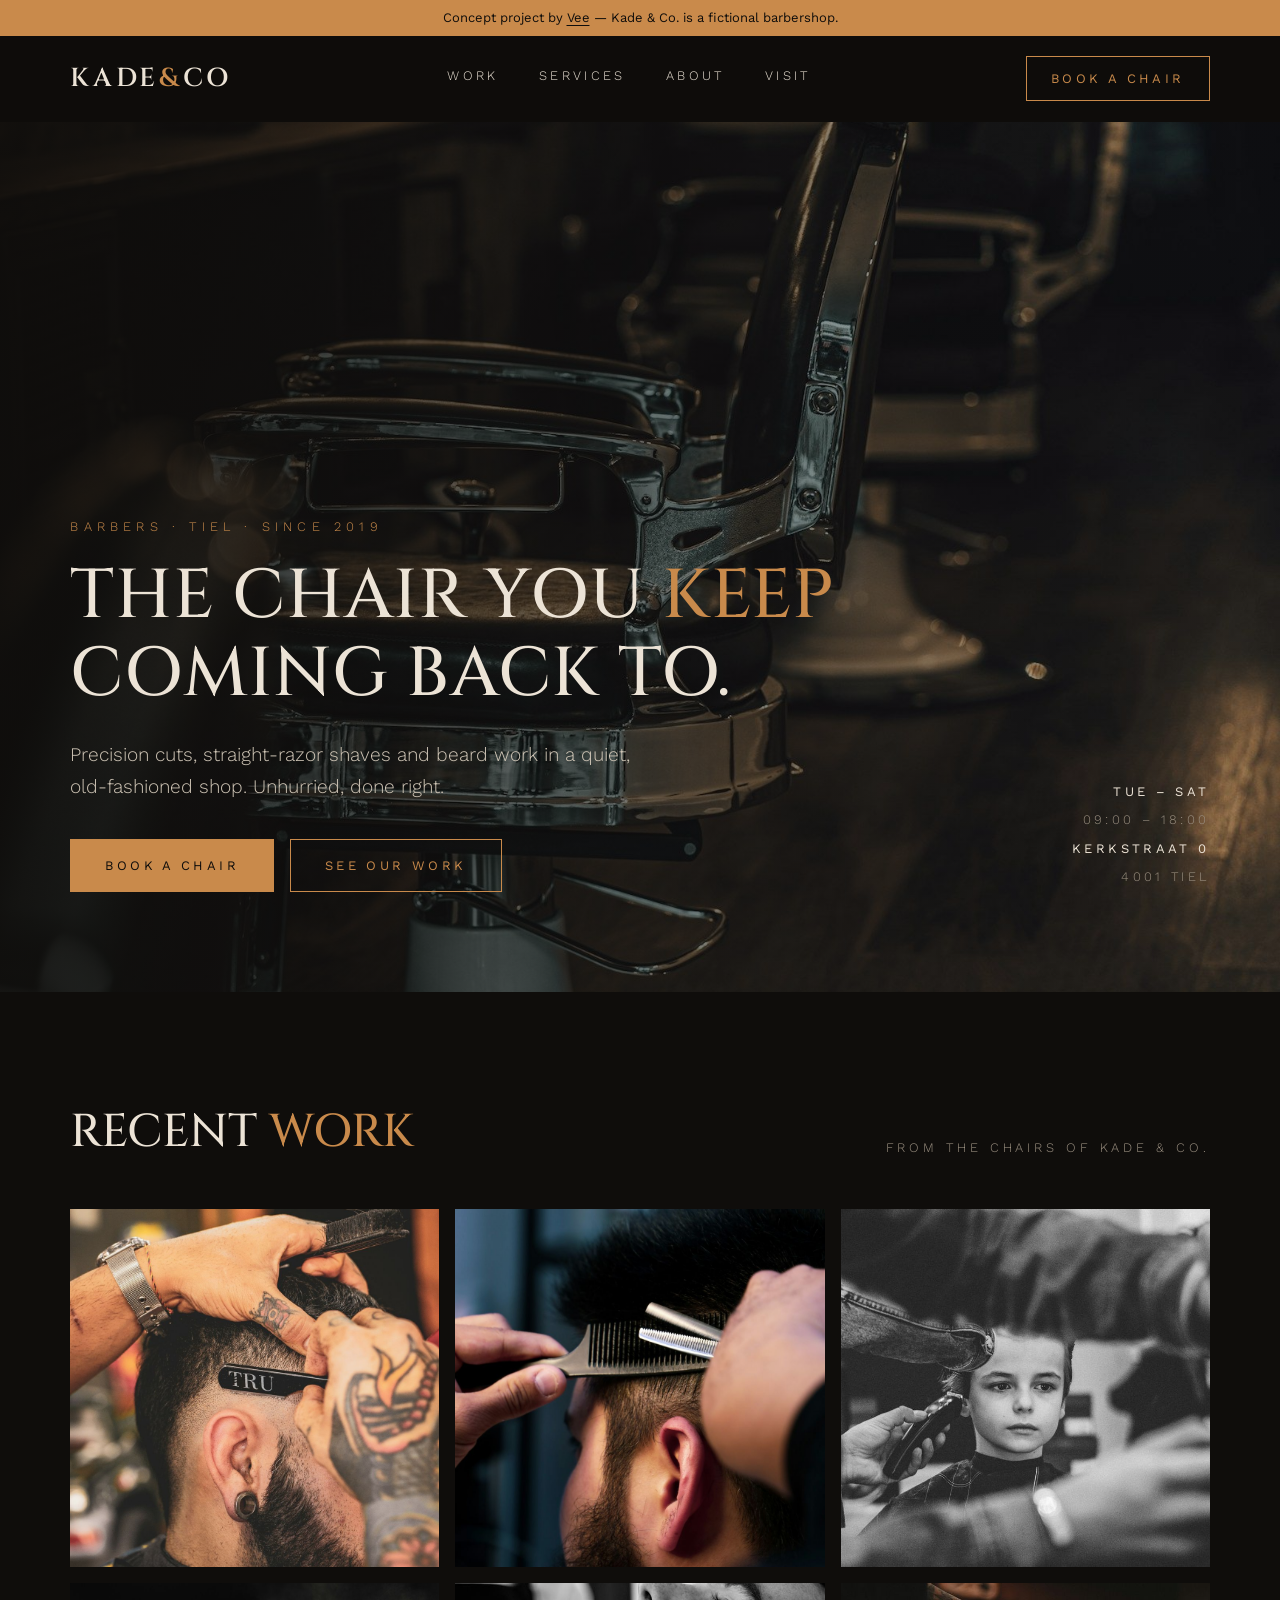
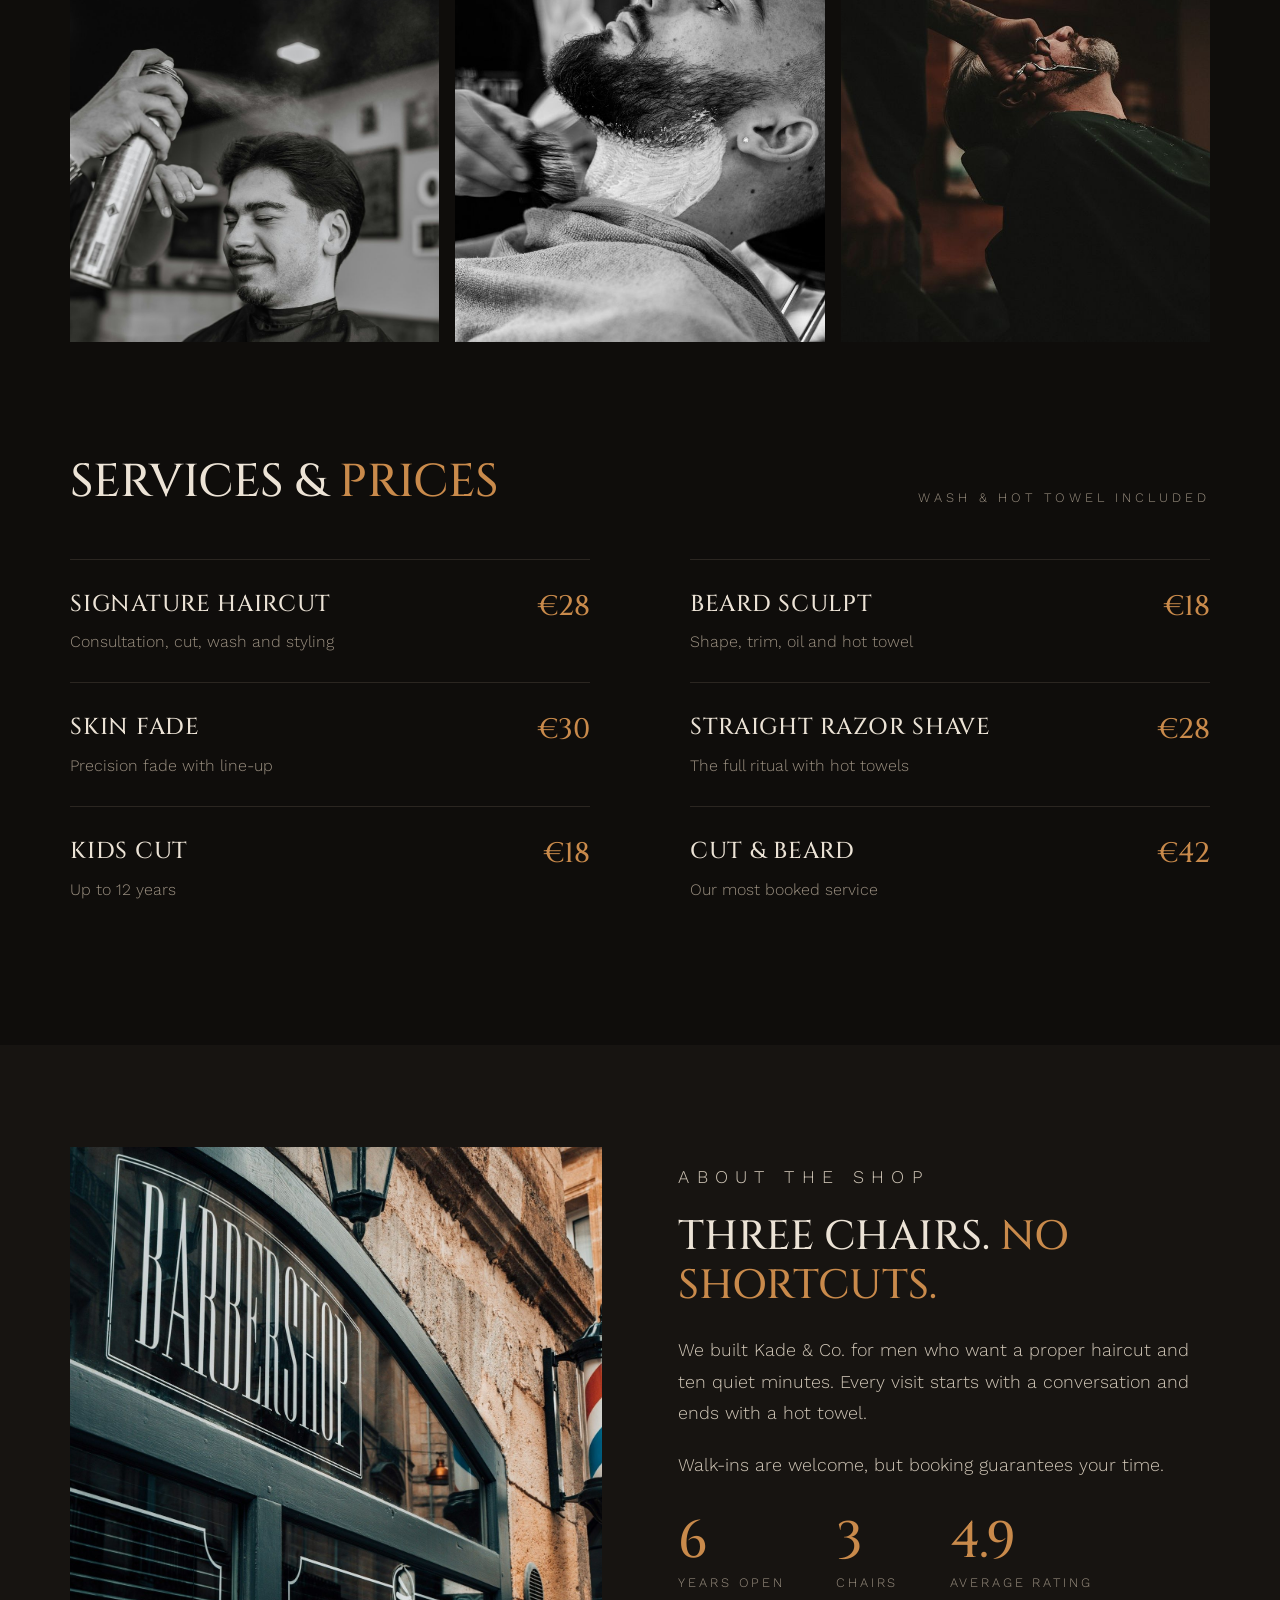
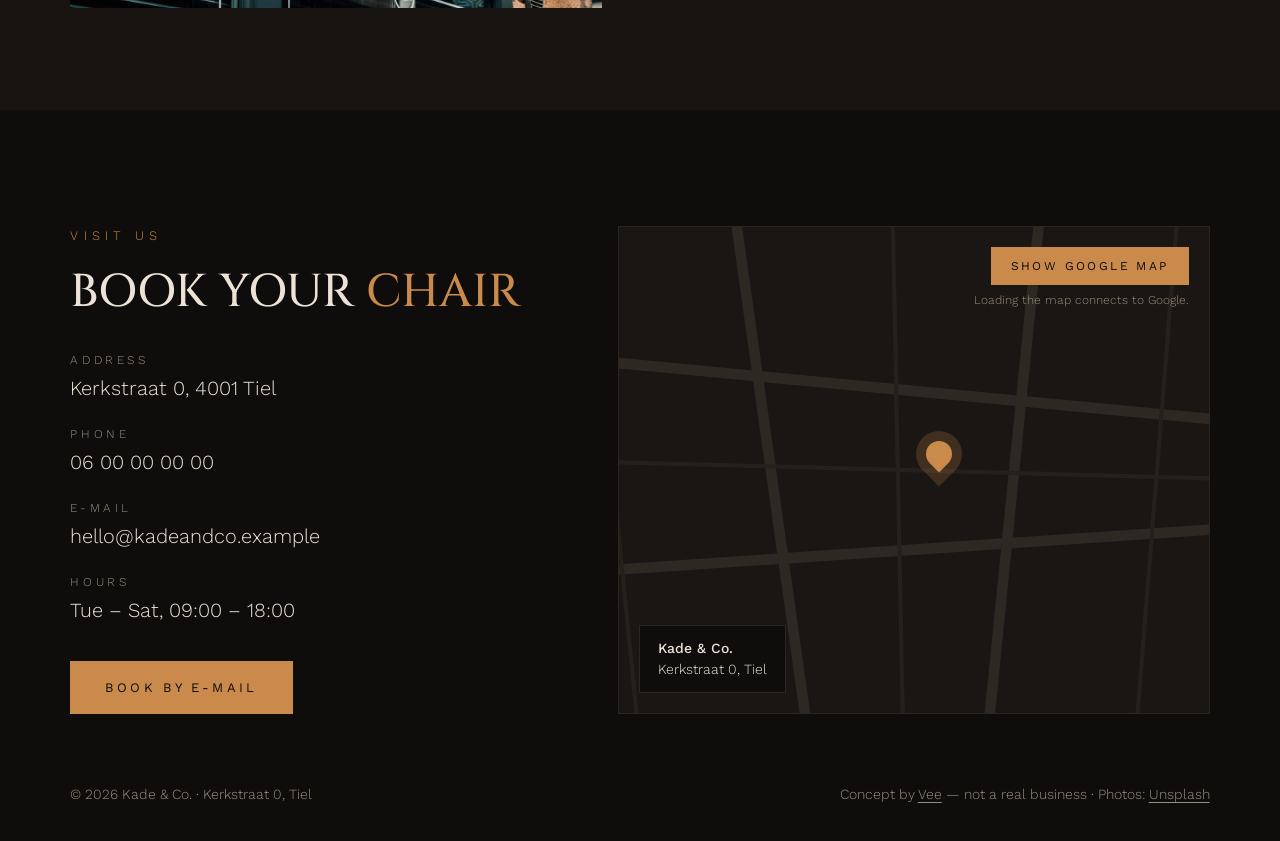
==== demo/kade-and-co/index.html @ d3797915 "Kade & Co. barbershop concept landing page and portfolio entry" ====
<!DOCTYPE html>
<html lang="en">
<head>
<meta charset="UTF-8">
<meta name="viewport" content="width=device-width, initial-scale=1">
<title>Kade &amp; Co. — Barbers in Tiel (concept)</title>
<meta name="description" content="Concept landing page for a fictional barbershop, designed and built by Vee.">
<meta name="robots" content="noindex, nofollow">
<meta name="theme-color" content="#0f0d0b">
<link rel="icon" href="data:image/svg+xml,%3Csvg xmlns='http://www.w3.org/2000/svg' viewBox='0 0 32 32'%3E%3Crect width='32' height='32' fill='%230f0d0b'/%3E%3Ctext x='16' y='23' font-size='20' text-anchor='middle' fill='%23c98a4b' font-family='serif'%3EK%3C/text%3E%3C/svg%3E">
<link rel="preload" href="img/chair.jpg" as="image">
<link rel="stylesheet" href="fonts/fonts.css">
<link rel="stylesheet" href="style.css?v=1">
</head>
<body>

<div class="notice">Concept project by <a href="https://veecodes.com">Vee</a> — Kade &amp; Co. is a fictional barbershop.</div>

<header class="top">
  <a class="logo" href="#top" aria-label="Kade &amp; Co., home">KADE<i>&amp;</i>CO</a>
  <nav class="nav" aria-label="Main">
    <a href="#work">Work</a><a href="#services">Services</a><a href="#about">About</a><a href="#visit">Visit</a>
  </nav>
  <a class="btn btn-sm book" href="mailto:hello@kadeandco.example?subject=Booking%20request&amp;body=Hi%20Kade%20%26%20Co.%2C%0A%0AI%27d%20like%20to%20book%3A%0AService%3A%20%0APreferred%20day%20and%20time%3A%20%0AName%3A%20%0APhone%3A%20">Book a chair</a>
  <button class="burger" aria-label="Open menu" aria-expanded="false"><span></span><span></span></button>
</header>

<main id="top">
<section class="hero">
  <div class="hero-in">
    <p class="eb">Barbers · Tiel · Since 2019</p>
    <h1>The chair you <em>keep</em> coming back to.</h1>
    <p class="lead">Precision cuts, straight-razor shaves and beard work in a quiet, old-fashioned shop. Unhurried, done right.</p>
    <div class="btns">
      <a class="btn f" href="mailto:hello@kadeandco.example?subject=Booking%20request&amp;body=Hi%20Kade%20%26%20Co.%2C%0A%0AI%27d%20like%20to%20book%3A%0AService%3A%20%0APreferred%20day%20and%20time%3A%20%0AName%3A%20%0APhone%3A%20">Book a chair</a>
      <a class="btn" href="#work">See our work</a>
    </div>
  </div>
  <div class="meta"><b>Tue – Sat</b><br>09:00 – 18:00<br><b>Kerkstraat 0</b><br>4001 Tiel</div>
</section>

<section class="sec" id="work">
  <div class="sh"><h2>Recent <em>work</em></h2><span>From the chairs of Kade &amp; Co.</span></div>
  <div class="gal">
    <img src="img/work-razor.jpg" alt="Barber shaping a fade with a straight razor" style="object-position:50% 35%" width="1000" height="1498" loading="lazy">
    <img src="img/work-comb.jpg" alt="Barber cutting hair with comb and thinning shears" style="object-position:55% 40%" width="1000" height="1500" loading="lazy">
    <img src="img/work-kid.jpg" alt="Boy getting a haircut, black and white" style="object-position:50% 40%" width="1000" height="667" loading="lazy">
    <img src="img/work-style.jpg" alt="Client smiling while the barber sprays his hair" style="object-position:60% 40%" width="1000" height="1250" loading="lazy">
    <img src="img/work-shave.jpg" alt="Beard shave with a brush and warm foam" style="object-position:70% 20%" width="1000" height="667" loading="lazy">
    <img src="img/work-beard.jpg" alt="Beard trimmed with scissors" style="object-position:32% 25%" width="1000" height="667" loading="lazy">
  </div>
</section>

<section class="sec" id="services">
  <div class="sh"><h2>Services &amp; <em>prices</em></h2><span>Wash &amp; hot towel included</span></div>
  <div class="svc">
    <div class="row"><div><h3>Signature haircut</h3><p>Consultation, cut, wash and styling</p></div><b>€28</b></div>
    <div class="row"><div><h3>Beard sculpt</h3><p>Shape, trim, oil and hot towel</p></div><b>€18</b></div>
    <div class="row"><div><h3>Skin fade</h3><p>Precision fade with line-up</p></div><b>€30</b></div>
    <div class="row"><div><h3>Straight razor shave</h3><p>The full ritual with hot towels</p></div><b>€28</b></div>
    <div class="row"><div><h3>Kids cut</h3><p>Up to 12 years</p></div><b>€18</b></div>
    <div class="row"><div><h3>Cut &amp; beard</h3><p>Our most booked service</p></div><b>€42</b></div>
  </div>
</section>

<section class="about" id="about">
  <img src="img/shop.jpg" alt="Barbershop window with a lettered sign and a barber pole" width="1600" height="1201" loading="lazy">
  <div>
    <p class="eb">About the shop</p>
    <h2>Three chairs. <em>No shortcuts.</em></h2>
    <p>We built Kade &amp; Co. for men who want a proper haircut and ten quiet minutes. Every visit starts with a conversation and ends with a hot towel.</p>
    <p>Walk-ins are welcome, but booking guarantees your time.</p>
    <div class="stats"><div><b>6</b><span>years open</span></div><div><b>3</b><span>chairs</span></div><div><b>4.9</b><span>average rating</span></div></div>
  </div>
</section>

<section class="sec" id="visit">
  <div class="contact">
    <div>
      <p class="eb">Visit us</p>
      <h2>Book your <em>chair</em></h2>
      <div class="ci">
        <div><span>Address</span>Kerkstraat 0, 4001 Tiel</div>
        <div><span>Phone</span><a href="tel:+31600000000">06 00 00 00 00</a></div>
        <div><span>E-mail</span><a href="mailto:hello@kadeandco.example">hello@kadeandco.example</a></div>
        <div><span>Hours</span>Tue – Sat, 09:00 – 18:00</div>
      </div>
      <a class="btn f" href="mailto:hello@kadeandco.example?subject=Booking%20request&amp;body=Hi%20Kade%20%26%20Co.%2C%0A%0AI%27d%20like%20to%20book%3A%0AService%3A%20%0APreferred%20day%20and%20time%3A%20%0AName%3A%20%0APhone%3A%20">Book by e-mail</a>
    </div>
    <div class="map" id="map">
      <svg viewBox="0 0 700 460" preserveAspectRatio="xMidYMid slice" aria-hidden="true"><g stroke="#2e2822" stroke-width="10" fill="none"><path d="M-20 120 L720 190"/><path d="M-20 330 L720 280"/><path d="M180 -20 L250 480"/><path d="M470 -20 L420 480"/></g><g stroke="#24201b" stroke-width="4" fill="none"><path d="M-20 220 L720 240"/><path d="M330 -20 L340 480"/><path d="M40 -20 L90 480"/><path d="M600 -20 L560 480"/></g></svg>
      <div class="pin" aria-hidden="true"></div>
      <div class="lab"><b>Kade &amp; Co.</b>Kerkstraat 0, Tiel</div>
      <button class="load" type="button" id="load-map">Show Google map</button>
      <p class="mnote">Loading the map connects to Google.</p>
    </div>
  </div>
</section>
</main>

<footer class="foot">
  <span>© <span id="yr">2026</span> Kade &amp; Co. · Kerkstraat 0, Tiel</span>
  <span>Concept by <a href="https://veecodes.com">Vee</a> — not a real business · Photos: <a href="https://unsplash.com" target="_blank" rel="noopener">Unsplash</a></span>
</footer>

<script src="main.js?v=1"></script>
</body>
</html>
---- demo/kade-and-co/fonts/fonts.css ----
/* Cinzel and Work Sans, SIL Open Font License, self-hosted */
/* latin */
@font-face {
  font-family: 'Cinzel';
  font-style: normal;
  font-weight: 400;
  font-display: swap;
  src: url(f0.woff2) format('woff2');
  unicode-range: U+0000-00FF, U+0131, U+0152-0153, U+02BB-02BC, U+02C6, U+02DA, U+02DC, U+0304, U+0308, U+0329, U+2000-206F, U+20AC, U+2122, U+2191, U+2193, U+2212, U+2215, U+FEFF, U+FFFD;
}
/* latin */
@font-face {
  font-family: 'Cinzel';
  font-style: normal;
  font-weight: 500;
  font-display: swap;
  src: url(f0.woff2) format('woff2');
  unicode-range: U+0000-00FF, U+0131, U+0152-0153, U+02BB-02BC, U+02C6, U+02DA, U+02DC, U+0304, U+0308, U+0329, U+2000-206F, U+20AC, U+2122, U+2191, U+2193, U+2212, U+2215, U+FEFF, U+FFFD;
}
/* latin */
@font-face {
  font-family: 'Cinzel';
  font-style: normal;
  font-weight: 600;
  font-display: swap;
  src: url(f0.woff2) format('woff2');
  unicode-range: U+0000-00FF, U+0131, U+0152-0153, U+02BB-02BC, U+02C6, U+02DA, U+02DC, U+0304, U+0308, U+0329, U+2000-206F, U+20AC, U+2122, U+2191, U+2193, U+2212, U+2215, U+FEFF, U+FFFD;
}
/* latin */
@font-face {
  font-family: 'Work Sans';
  font-style: normal;
  font-weight: 300;
  font-display: swap;
  src: url(f1.woff2) format('woff2');
  unicode-range: U+0000-00FF, U+0131, U+0152-0153, U+02BB-02BC, U+02C6, U+02DA, U+02DC, U+0304, U+0308, U+0329, U+2000-206F, U+20AC, U+2122, U+2191, U+2193, U+2212, U+2215, U+FEFF, U+FFFD;
}
/* latin */
@font-face {
  font-family: 'Work Sans';
  font-style: normal;
  font-weight: 400;
  font-display: swap;
  src: url(f1.woff2) format('woff2');
  unicode-range: U+0000-00FF, U+0131, U+0152-0153, U+02BB-02BC, U+02C6, U+02DA, U+02DC, U+0304, U+0308, U+0329, U+2000-206F, U+20AC, U+2122, U+2191, U+2193, U+2212, U+2215, U+FEFF, U+FFFD;
}
/* latin */
@font-face {
  font-family: 'Work Sans';
  font-style: normal;
  font-weight: 500;
  font-display: swap;
  src: url(f1.woff2) format('woff2');
  unicode-range: U+0000-00FF, U+0131, U+0152-0153, U+02BB-02BC, U+02C6, U+02DA, U+02DC, U+0304, U+0308, U+0329, U+2000-206F, U+20AC, U+2122, U+2191, U+2193, U+2212, U+2215, U+FEFF, U+FFFD;
}
---- demo/kade-and-co/style.css ----
*{margin:0;padding:0;box-sizing:border-box}
:root{--bg:#0f0d0b;--panel:#171411;--cu:#c98a4b;--tx:#ece3d6;--mu:#9a8f80;--ln:#2b2621;--pad:clamp(20px,5.5vw,80px)}
html{scroll-behavior:smooth;-webkit-text-size-adjust:100%}
body{background:var(--bg);color:var(--tx);font-family:'Work Sans',system-ui,sans-serif;font-weight:300;line-height:1.5;overflow-x:hidden}
img{display:block;max-width:100%}
a{color:inherit;text-decoration:none}
em{font-style:normal;color:var(--cu)}
h1,h2,h3{font-family:Cinzel,Georgia,serif;font-weight:500;text-transform:uppercase}
section[id],main[id]{scroll-margin-top:84px}

.notice{background:var(--cu);color:#0f0d0b;text-align:center;font-size:13px;font-weight:400;padding:8px var(--pad)}
.notice a{text-decoration:underline;text-underline-offset:3px}

.top{position:sticky;top:0;z-index:20;display:flex;justify-content:space-between;align-items:center;gap:24px;padding:20px var(--pad);background:rgba(15,13,11,.86);backdrop-filter:blur(10px);border-bottom:1px solid transparent}
.logo{font:600 26px Cinzel,serif;letter-spacing:.14em}.logo i{color:var(--cu);font-style:normal}
.nav{display:flex;gap:40px;font-size:13px;letter-spacing:.26em;text-transform:uppercase}
.nav a{padding-bottom:4px;border-bottom:1px solid transparent;transition:border-color .25s,color .25s}
.nav a:hover{color:var(--cu);border-color:var(--cu)}
.btn{display:inline-block;border:1px solid var(--cu);color:var(--cu);padding:16px 34px;font-size:13px;letter-spacing:.26em;text-transform:uppercase;font-weight:400;transition:background .25s,color .25s}
.btn:hover{background:var(--cu);color:#0f0d0b}
.btn.f{background:var(--cu);color:#0f0d0b}.btn.f:hover{background:#e0a061;border-color:#e0a061}
.btn-sm{padding:12px 24px}
.burger{display:none;width:44px;height:44px;background:none;border:1px solid var(--ln);cursor:pointer;flex-direction:column;justify-content:center;align-items:center;gap:6px}
.burger span{display:block;width:20px;height:1.5px;background:var(--tx);transition:transform .3s}

.hero{position:relative;min-height:min(880px,calc(100svh - 30px));display:flex;align-items:flex-end;padding:120px var(--pad) 100px;background:linear-gradient(90deg,rgba(15,13,11,.94) 0%,rgba(15,13,11,.55) 52%,rgba(15,13,11,.15) 100%),url(img/chair.jpg) center 55%/cover}
.hero-in{max-width:880px}
.eb{font-size:13px;letter-spacing:.4em;text-transform:uppercase;color:var(--cu);margin-bottom:22px}
h1{font-size:clamp(34px,5.4vw,78px);line-height:1.12;letter-spacing:.01em}
.lead{font-size:clamp(17px,1.5vw,20px);line-height:1.65;color:#cfc5b6;margin:26px 0 36px;max-width:560px}
.btns{display:flex;flex-wrap:wrap;gap:16px}
.meta{position:absolute;right:var(--pad);bottom:100px;text-align:right;font-size:13px;letter-spacing:.26em;text-transform:uppercase;color:var(--mu);line-height:2.2}.meta b{color:var(--tx);font-weight:400}

.sec{padding:clamp(80px,9vw,130px) var(--pad) 0}
.sh{display:flex;justify-content:space-between;align-items:flex-end;gap:20px;flex-wrap:wrap;margin-bottom:clamp(34px,4vw,60px)}
.sh h2{font-size:clamp(30px,3.6vw,52px);line-height:1.1}
.sh span{color:var(--mu);font-size:13px;letter-spacing:.3em;text-transform:uppercase}

.gal{display:grid;grid-template-columns:repeat(3,1fr);grid-auto-rows:clamp(240px,28vw,400px);gap:16px}
.gal img{width:100%;height:100%;object-fit:cover;transition:transform .6s,filter .4s;filter:saturate(.95)}
.gal img:hover{transform:scale(1.02);filter:saturate(1.1)}

.svc{display:grid;grid-template-columns:1fr 1fr;column-gap:100px}
.row{display:grid;grid-template-columns:1fr auto;gap:20px;padding:28px 0;border-top:1px solid var(--ln)}
.row h3{font-size:clamp(19px,1.8vw,25px);letter-spacing:.03em}
.row p{color:var(--mu);margin-top:8px;font-size:16px}
.row b{font:500 clamp(24px,2.2vw,30px) Cinzel,serif;color:var(--cu)}

.about{display:grid;grid-template-columns:1fr 1fr;gap:clamp(36px,6vw,80px);align-items:center;background:var(--panel);margin-top:clamp(80px,9vw,130px);padding:clamp(60px,8vw,110px) var(--pad)}
.about img{width:100%;height:clamp(300px,36vw,520px);object-fit:cover;object-position:30% center}
.about h2{font-size:clamp(28px,3.2vw,46px);line-height:1.2;margin-bottom:24px}
.about p{font-size:clamp(17px,1.4vw,19px);line-height:1.75;color:#cfc5b6;margin-bottom:20px}
.stats{display:flex;flex-wrap:wrap;gap:clamp(28px,4vw,60px);margin-top:34px}
.stats b{display:block;font:500 clamp(38px,4vw,52px) Cinzel,serif;color:var(--cu);line-height:1.1}
.stats span{font-size:13px;letter-spacing:.22em;text-transform:uppercase;color:var(--mu)}

.contact{display:grid;grid-template-columns:.9fr 1.1fr;gap:clamp(36px,5vw,70px);align-items:stretch}
.contact h2{font-size:clamp(30px,3.6vw,52px);line-height:1.12;margin-bottom:32px}
.ci{display:grid;gap:22px;font-size:20px;margin-bottom:36px}
.ci span{display:block;font-size:12px;letter-spacing:.3em;text-transform:uppercase;color:var(--mu);margin-bottom:4px}
.ci a:hover{color:var(--cu)}
.map{position:relative;min-height:420px;background:#1a1613;border:1px solid var(--ln);overflow:hidden}
.map svg{position:absolute;inset:0;width:100%;height:100%}
.map iframe{position:absolute;inset:0;width:100%;height:100%;border:0;filter:grayscale(1) invert(.92) contrast(.9)}
.pin{position:absolute;left:52%;top:44%;width:26px;height:26px;background:var(--cu);border-radius:50% 50% 50% 0;transform:rotate(-45deg);box-shadow:0 0 0 10px rgba(201,138,75,.22)}
.lab{position:absolute;left:20px;bottom:20px;background:var(--bg);border:1px solid var(--ln);padding:12px 18px;font-size:14px}.lab b{display:block;font-weight:500}
.load{position:absolute;right:20px;top:20px;background:var(--cu);color:#0f0d0b;border:0;padding:12px 20px;font:400 12px 'Work Sans';letter-spacing:.2em;text-transform:uppercase;cursor:pointer}
.mnote{position:absolute;right:20px;top:64px;font-size:12px;color:var(--mu)}
.map.on .pin,.map.on .lab,.map.on .load,.map.on .mnote,.map.on svg{display:none}

.foot{display:flex;justify-content:space-between;gap:12px 30px;flex-wrap:wrap;padding:clamp(50px,6vw,70px) var(--pad) 36px;color:var(--mu);font-size:14px}
.foot a{text-decoration:underline;text-underline-offset:3px}.foot a:hover{color:var(--cu)}

.js .rv{opacity:0;transform:translateY(24px);transition:opacity .8s,transform .8s}
.js .rv.in{opacity:1;transform:none}
@media (prefers-reduced-motion:reduce){html{scroll-behavior:auto}.js .rv{opacity:1;transform:none;transition:none}.gal img{transition:none}}

@media (max-width:980px){
  .nav{position:fixed;left:0;right:0;top:0;padding-top:96px;flex-direction:column;gap:0;background:rgba(15,13,11,.98);border-bottom:1px solid var(--ln);font-size:18px;opacity:0;pointer-events:none;transform:translateY(-10px);transition:opacity .25s,transform .3s;z-index:-1}
  .nav.open{opacity:1;pointer-events:auto;transform:none}
  .nav a{padding:18px var(--pad);border-bottom:1px solid var(--ln)}
  .burger{display:flex}
  .top .book{display:none}
  .top{z-index:30}
  .meta{display:none}
  .hero{padding-bottom:70px}
  .gal{grid-template-columns:repeat(2,1fr)}
  .svc{grid-template-columns:1fr}
  .about{grid-template-columns:1fr}
  .contact{grid-template-columns:1fr}
}
@media (max-width:560px){
  .logo{font-size:22px}
  .btn{padding:15px 24px;letter-spacing:.2em}
  .btns .btn{flex:1 1 100%;text-align:center}
  .gal{gap:10px;grid-auto-rows:220px}
  .ci{font-size:18px}
  .sh span{letter-spacing:.2em}
}
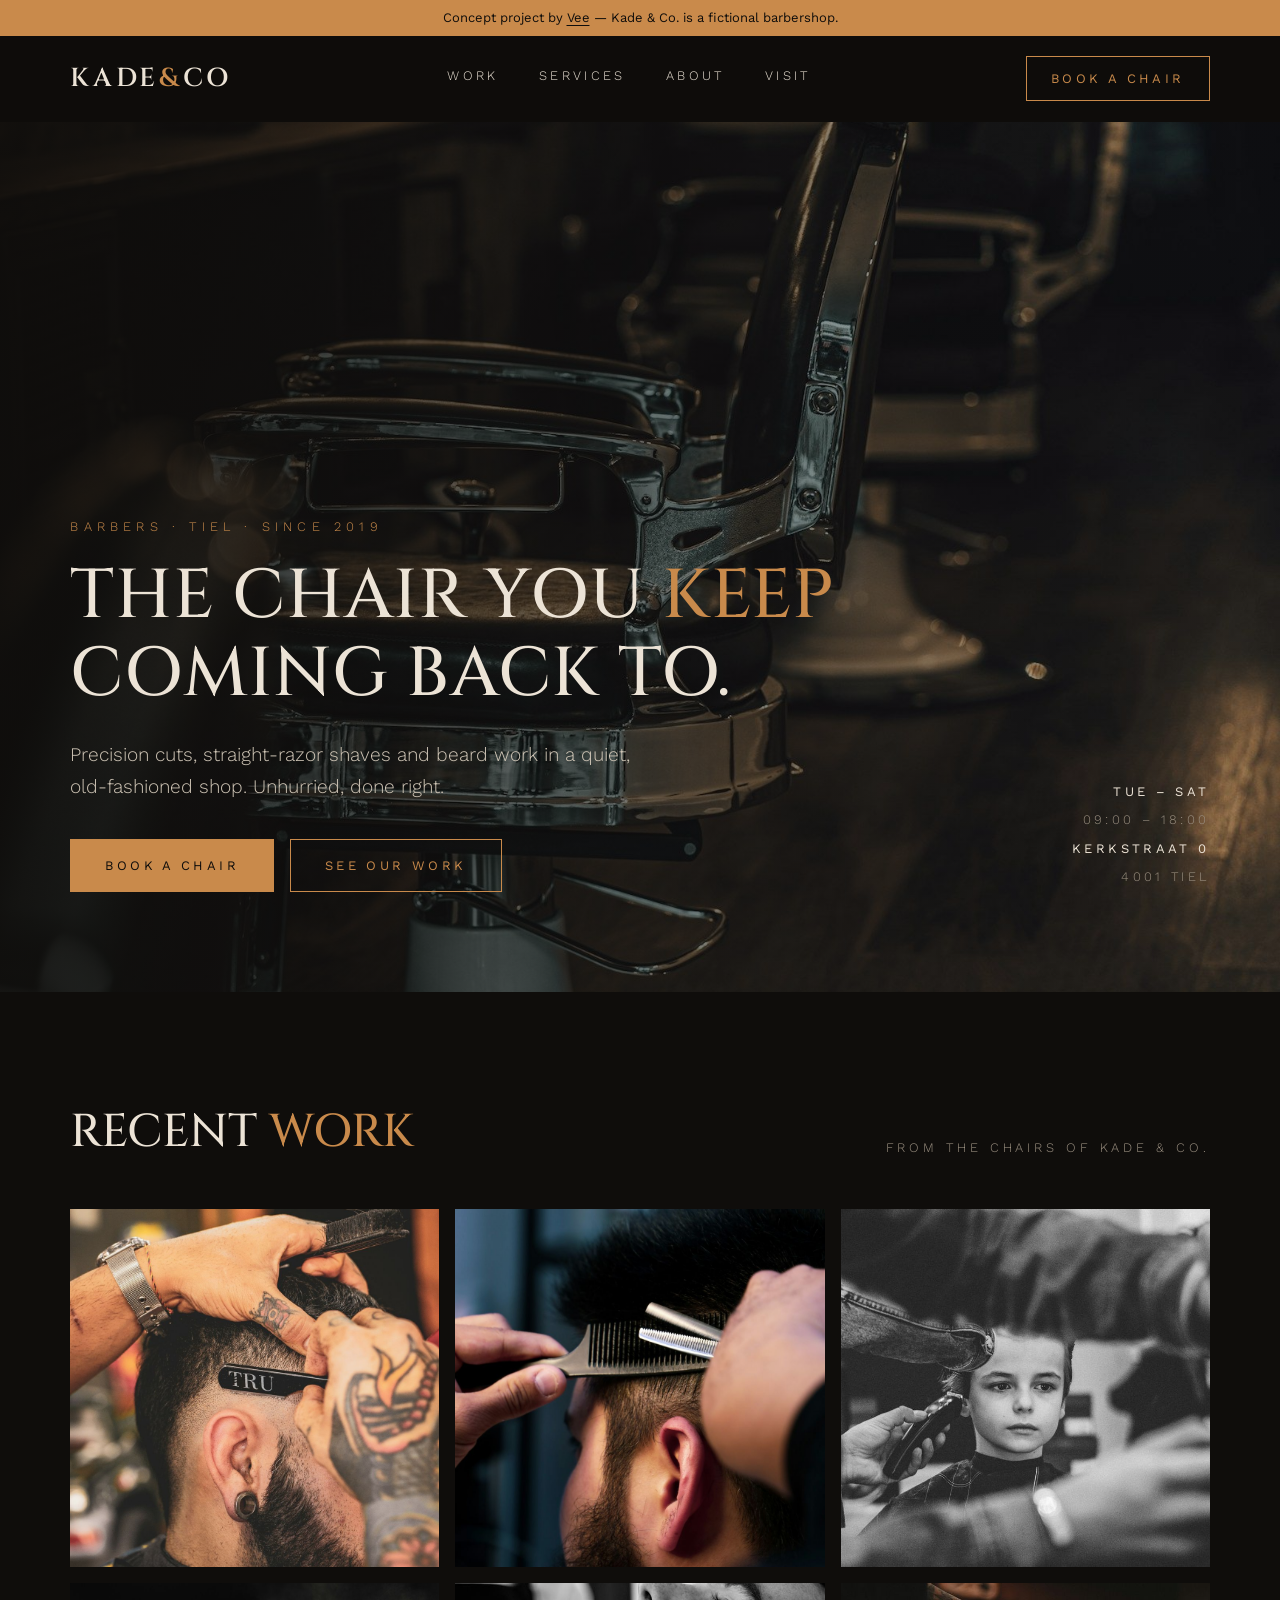
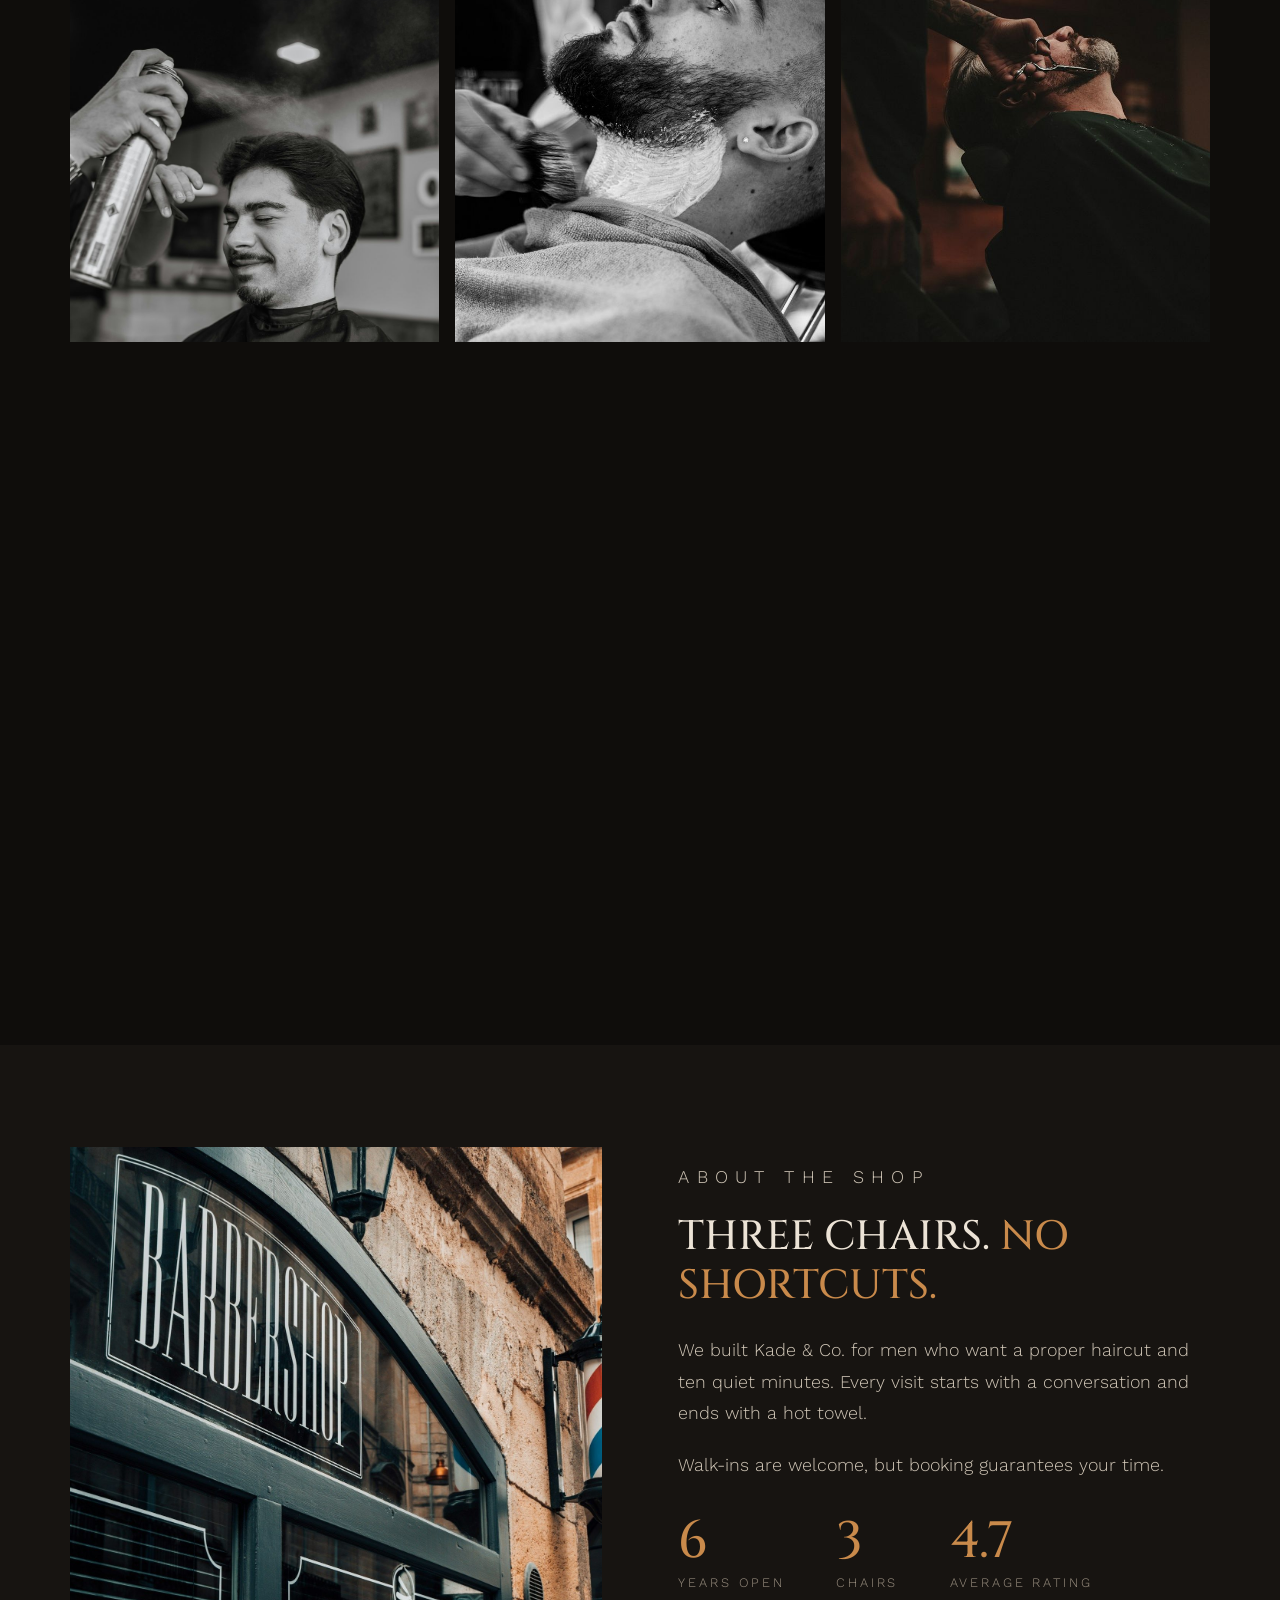
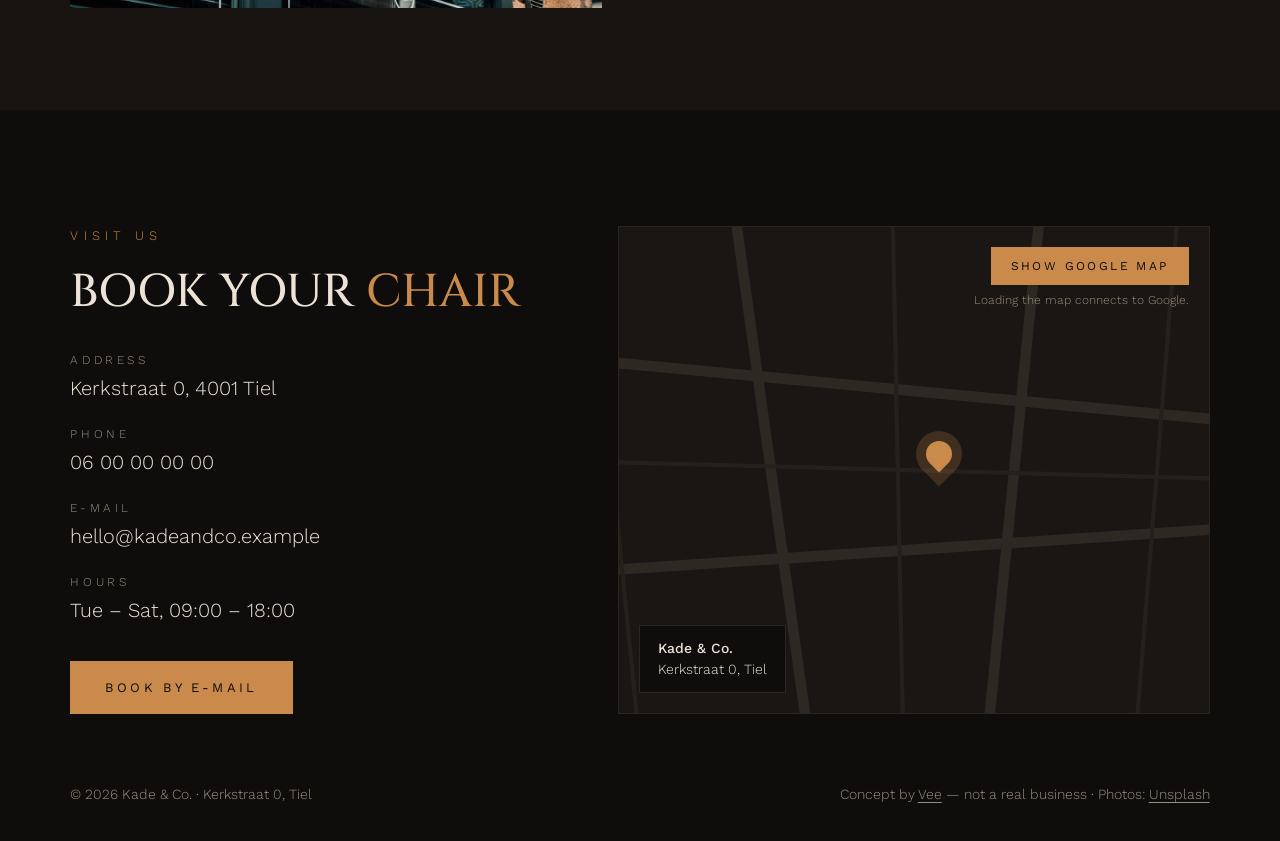
==== commit baa8bd39: "Barbershop demo: booking window with calendar and time slots, rating 4.7" ====
--- a/demo/kade-and-co/index.html
+++ b/demo/kade-and-co/index.html
@@ -10,7 +10,7 @@
 <link rel="icon" href="data:image/svg+xml,%3Csvg xmlns='http://www.w3.org/2000/svg' viewBox='0 0 32 32'%3E%3Crect width='32' height='32' fill='%230f0d0b'/%3E%3Ctext x='16' y='23' font-size='20' text-anchor='middle' fill='%23c98a4b' font-family='serif'%3EK%3C/text%3E%3C/svg%3E">
 <link rel="preload" href="img/chair.jpg" as="image">
 <link rel="stylesheet" href="fonts/fonts.css">
-<link rel="stylesheet" href="style.css?v=1">
+<link rel="stylesheet" href="style.css?v=3">
 </head>
 <body>
 
@@ -70,7 +70,7 @@
     <h2>Three chairs. <em>No shortcuts.</em></h2>
     <p>We built Kade &amp; Co. for men who want a proper haircut and ten quiet minutes. Every visit starts with a conversation and ends with a hot towel.</p>
     <p>Walk-ins are welcome, but booking guarantees your time.</p>
-    <div class="stats"><div><b>6</b><span>years open</span></div><div><b>3</b><span>chairs</span></div><div><b>4.9</b><span>average rating</span></div></div>
+    <div class="stats"><div><b>6</b><span>years open</span></div><div><b>3</b><span>chairs</span></div><div><b>4.7</b><span>average rating</span></div></div>
   </div>
 </section>
 
@@ -103,6 +103,42 @@
   <span>Concept by <a href="https://veecodes.com">Vee</a> — not a real business · Photos: <a href="https://unsplash.com" target="_blank" rel="noopener">Unsplash</a></span>
 </footer>
 
-<script src="main.js?v=1"></script>
+
+<dialog class="bk" id="booking" aria-labelledby="bk-title">
+  <div class="bk-head"><div><p class="eb">Book a chair</p><h2 id="bk-title">Pick a <em>time</em></h2></div><button class="bk-x" type="button" aria-label="Close" data-close>×</button></div>
+  <form class="bk-body" id="bk-form" novalidate>
+    <div class="bk-col">
+      <label class="bk-l" for="bk-service">1 · Service</label>
+      <select id="bk-service" name="service"></select>
+      <div class="bk-l" id="bk-date-l">2 · Date</div>
+      <div class="cal" aria-labelledby="bk-date-l">
+        <div class="cal-h"><button type="button" class="cal-nav" id="cal-prev" aria-label="Previous month">‹</button><b id="cal-title"></b><button type="button" class="cal-nav" id="cal-next" aria-label="Next month">›</button></div>
+        <div class="cal-w"><span>Mo</span><span>Tu</span><span>We</span><span>Th</span><span>Fr</span><span>Sa</span><span>Su</span></div>
+        <div class="cal-g" id="cal-grid"></div>
+      </div>
+      <p class="bk-hint">Open Tuesday to Saturday.</p>
+    </div>
+    <div class="bk-col">
+      <div class="bk-l" id="bk-time-l">3 · Time</div>
+      <div class="slots" id="slots" role="group" aria-labelledby="bk-time-l"><p class="bk-hint">Choose a date first.</p></div>
+      <div class="bk-l">4 · Your details</div>
+      <div class="fld"><label for="bk-name">Name</label><input id="bk-name" name="name" autocomplete="name" required></div>
+      <div class="fld"><label for="bk-phone">Phone</label><input id="bk-phone" name="phone" type="tel" autocomplete="tel" required></div>
+      <p class="bk-sum" id="bk-sum" aria-live="polite">Nothing selected yet.</p>
+      <p class="bk-err" id="bk-err" role="alert"></p>
+      <button class="btn f bk-go" type="submit">Send booking request</button>
+      <p class="bk-hint">This sends an e-mail request. The shop confirms your time by e-mail or phone.</p>
+    </div>
+  </form>
+  <div class="bk-done" id="bk-done" hidden>
+    <p class="eb">Request ready</p>
+    <h2>Almost <em>done</em></h2>
+    <p id="bk-done-text"></p>
+    <p class="bk-hint">Your e-mail app should have opened with the request. If it did not, send the details to <a href="mailto:hello@kadeandco.example">hello@kadeandco.example</a>.</p>
+    <button class="btn" type="button" data-close>Close</button>
+  </div>
+</dialog>
+
+<script src="main.js?v=3"></script>
 </body>
 </html>
--- a/demo/kade-and-co/style.css
+++ b/demo/kade-and-co/style.css
@@ -97,3 +97,46 @@
   .ci{font-size:18px}
   .sh span{letter-spacing:.2em}
 }
+/* booking window */
+.bk{margin:auto;width:min(980px,calc(100% - 24px));max-height:calc(100% - 24px);background:var(--bg);color:var(--tx);border:1px solid var(--ln);padding:0;overflow:auto}
+.bk::backdrop{background:rgba(5,4,3,.78);backdrop-filter:blur(5px)}
+.bk[open]{animation:bkin .35s ease}
+@keyframes bkin{from{opacity:0;transform:translateY(16px)}to{opacity:1;transform:none}}
+.bk-head{position:sticky;top:0;z-index:2;display:flex;justify-content:space-between;align-items:flex-start;gap:16px;padding:26px 30px 18px;background:var(--bg);border-bottom:1px solid var(--ln)}
+.bk-head[hidden],.bk-done[hidden],.bk-body[hidden]{display:none}
+.bk-head h2,.bk-done h2{font-size:clamp(26px,3vw,38px);line-height:1.1}
+.bk-head .eb{margin-bottom:8px}
+.bk-x{width:44px;height:44px;flex:none;background:none;border:1px solid var(--ln);color:var(--tx);font-size:26px;line-height:1;cursor:pointer}.bk-x:hover{border-color:var(--cu);color:var(--cu)}
+.bk-body{display:grid;grid-template-columns:1fr 1fr;gap:clamp(24px,4vw,50px);padding:28px 30px 34px}
+.bk-l{font-size:12px;letter-spacing:.3em;text-transform:uppercase;color:var(--cu);margin:0 0 12px}
+.bk-col>.bk-l:not(:first-child){margin-top:26px}
+.bk select,.fld input{width:100%;background:var(--panel);color:var(--tx);border:1px solid var(--ln);padding:14px 16px;font:400 16px 'Work Sans',sans-serif;border-radius:0;appearance:none}
+.bk select{background-image:linear-gradient(45deg,transparent 50%,var(--cu) 50%),linear-gradient(135deg,var(--cu) 50%,transparent 50%);background-position:calc(100% - 22px) 50%,calc(100% - 16px) 50%;background-size:6px 6px;background-repeat:no-repeat}
+.bk select:focus,.fld input:focus{outline:none;border-color:var(--cu)}
+.cal{border:1px solid var(--ln);background:var(--panel);padding:16px}
+.cal-h{display:flex;justify-content:space-between;align-items:center;margin-bottom:12px}.cal-h b{font:500 17px Cinzel,serif;letter-spacing:.06em;text-transform:uppercase}
+.cal-nav{width:38px;height:38px;background:none;border:1px solid var(--ln);color:var(--tx);font-size:20px;cursor:pointer}.cal-nav:hover:not(:disabled){border-color:var(--cu);color:var(--cu)}.cal-nav:disabled{opacity:.3;cursor:default}
+.cal-w,.cal-g{display:grid;grid-template-columns:repeat(7,1fr);gap:4px;text-align:center}
+.cal-w span{font-size:11px;letter-spacing:.14em;color:var(--mu);text-transform:uppercase;padding:6px 0}
+.cal-g button,.cal-g i{aspect-ratio:1;display:flex;align-items:center;justify-content:center;font-size:15px}
+.cal-g button{background:none;border:1px solid transparent;color:var(--tx);cursor:pointer;font-family:inherit}
+.cal-g button:hover:not(:disabled){border-color:var(--cu)}
+.cal-g button:disabled{color:#4c453c;cursor:default;text-decoration:line-through;text-decoration-color:#3a342c}
+.cal-g button.sel{background:var(--cu);color:#0f0d0b;font-weight:500}
+.cal-g button.today{border-color:var(--ln)}
+.slots{display:grid;grid-template-columns:repeat(4,1fr);gap:8px}
+.slots .bk-hint{grid-column:1/-1;margin:0}
+.slots button{padding:12px 0;background:var(--panel);border:1px solid var(--ln);color:var(--tx);font:400 15px 'Work Sans',sans-serif;cursor:pointer}
+.slots button:hover:not(:disabled){border-color:var(--cu)}
+.slots button:disabled{color:#4c453c;cursor:default;text-decoration:line-through}
+.slots button.sel{background:var(--cu);border-color:var(--cu);color:#0f0d0b;font-weight:500}
+.fld{margin-bottom:12px}.fld label{display:block;font-size:13px;color:var(--mu);margin-bottom:6px}
+.fld input.bad{border-color:#d3564a}
+.bk-sum{margin:18px 0 6px;padding:14px 16px;border-left:2px solid var(--cu);background:var(--panel);font-size:15px;line-height:1.6}
+.bk-err{min-height:22px;color:#e2796d;font-size:14px;margin-bottom:8px}
+.bk-hint{color:var(--mu);font-size:13px;margin-top:10px}
+.bk-go{width:100%;border:0;cursor:pointer;font-family:'Work Sans',sans-serif}
+.bk-done{padding:50px 30px 44px;max-width:620px}.bk-done h2{margin:10px 0 18px}.bk-done p{font-size:18px;line-height:1.65;color:#cfc5b6;margin-bottom:14px}.bk-done .bk-hint{font-size:14px;margin-bottom:26px}.bk-done a{text-decoration:underline;text-underline-offset:3px;color:var(--cu)}
+button.btn{background:none;cursor:pointer;font-family:'Work Sans',sans-serif}
+@media (max-width:820px){.bk-body{grid-template-columns:1fr}.slots{grid-template-columns:repeat(3,1fr)}}
+@media (max-width:480px){.bk-head,.bk-body{padding-left:18px;padding-right:18px}.cal{padding:10px}}
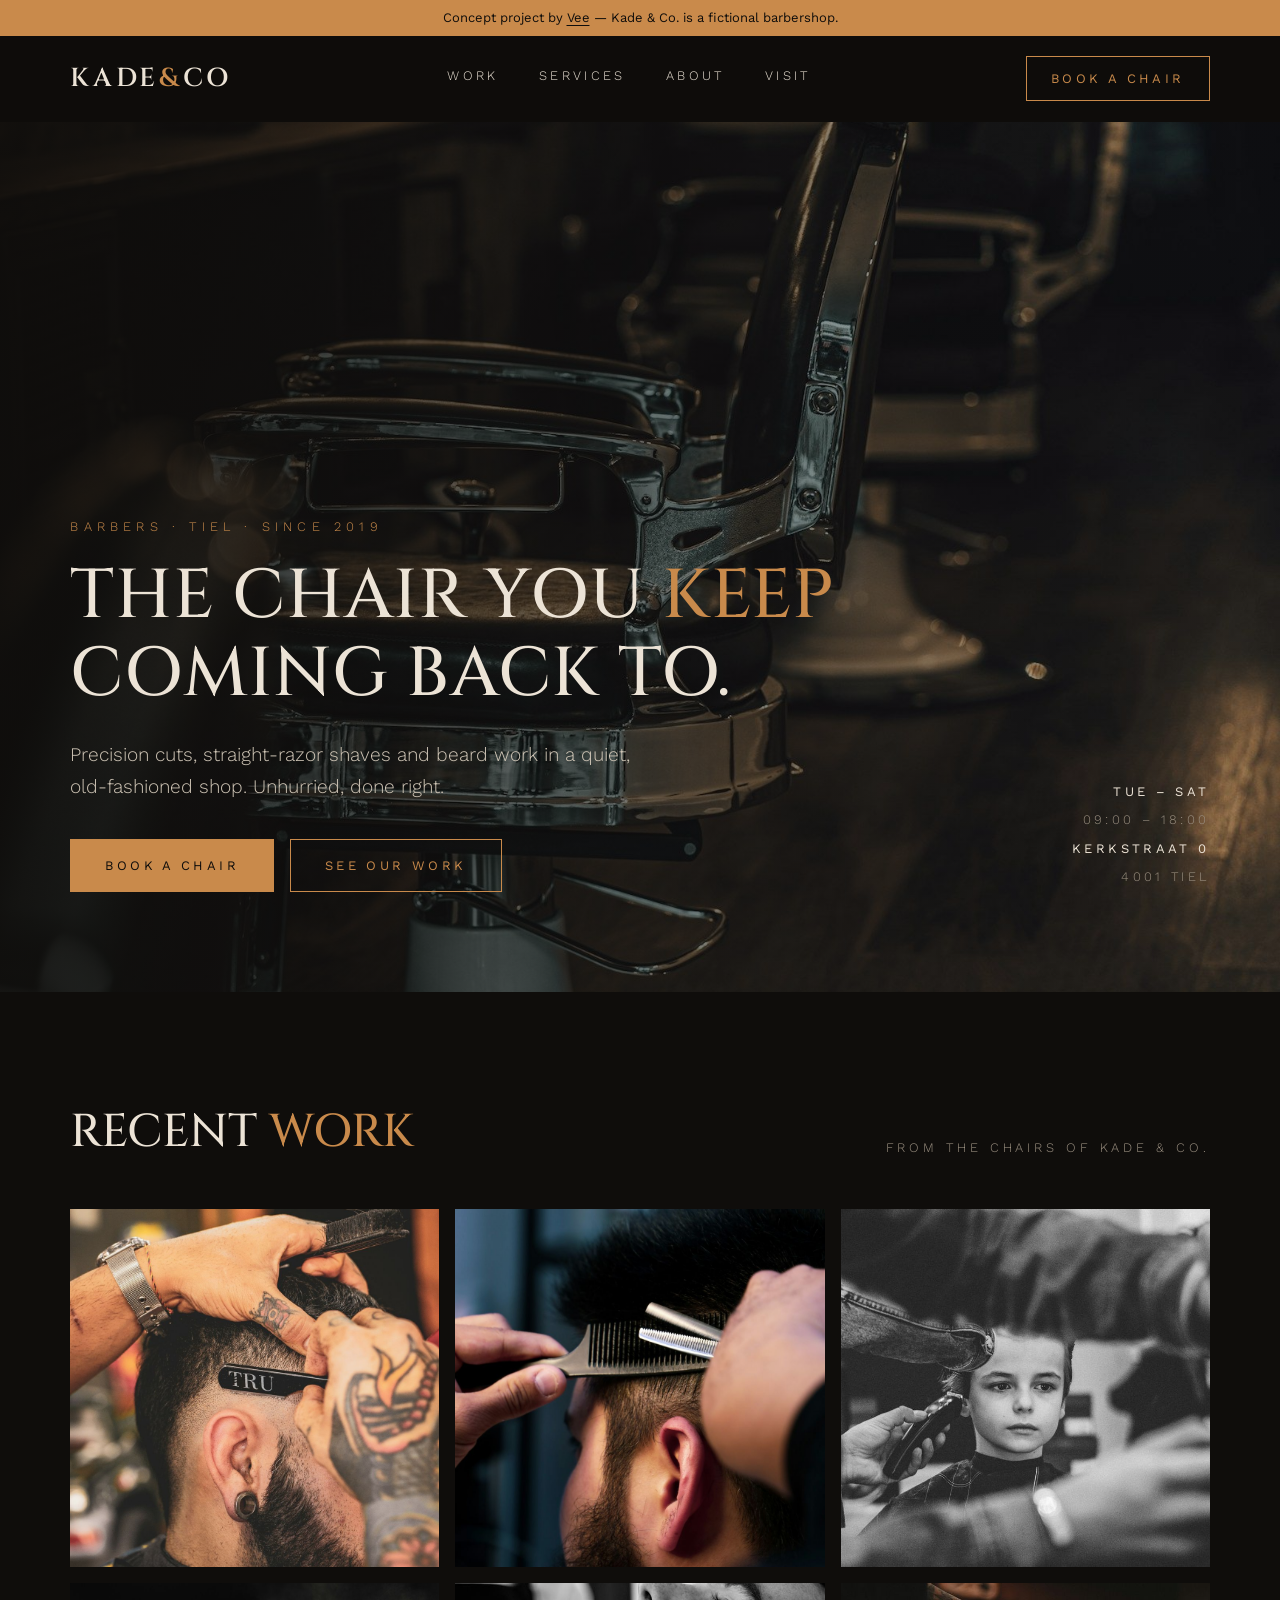
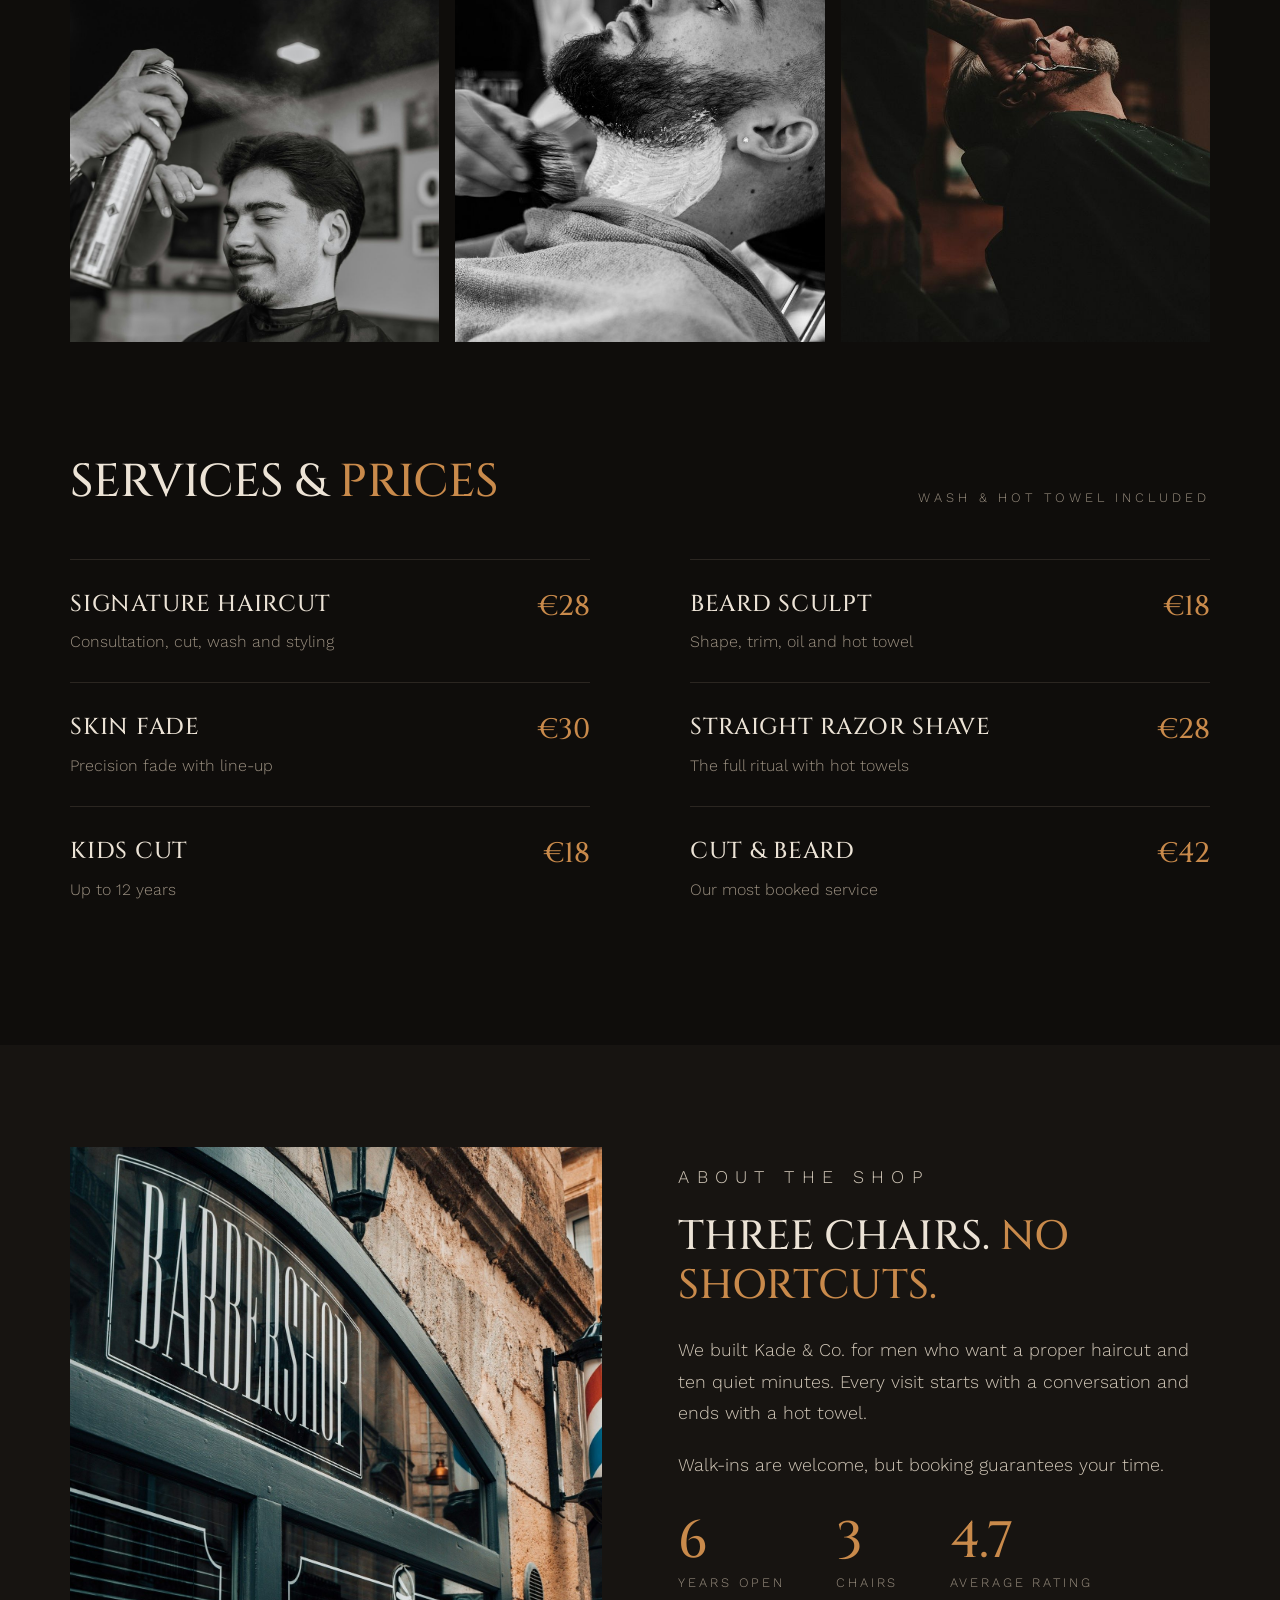
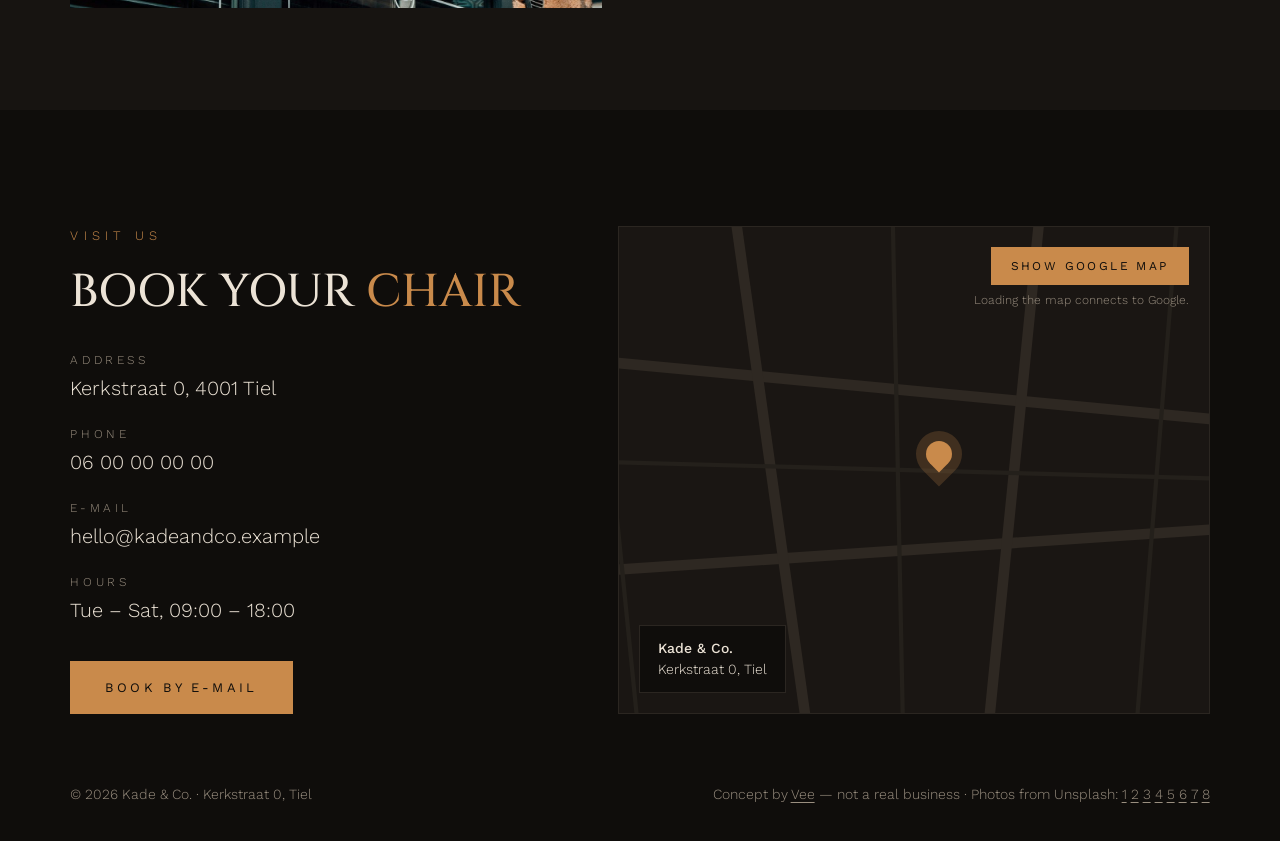
==== commit 2e93fcb9: "Barbershop demo: link every photo to its Unsplash page" ====
--- a/demo/kade-and-co/index.html
+++ b/demo/kade-and-co/index.html
@@ -10,7 +10,7 @@
 <link rel="icon" href="data:image/svg+xml,%3Csvg xmlns='http://www.w3.org/2000/svg' viewBox='0 0 32 32'%3E%3Crect width='32' height='32' fill='%230f0d0b'/%3E%3Ctext x='16' y='23' font-size='20' text-anchor='middle' fill='%23c98a4b' font-family='serif'%3EK%3C/text%3E%3C/svg%3E">
 <link rel="preload" href="img/chair.jpg" as="image">
 <link rel="stylesheet" href="fonts/fonts.css">
-<link rel="stylesheet" href="style.css?v=3">
+<link rel="stylesheet" href="style.css?v=4">
 </head>
 <body>
 
@@ -100,7 +100,7 @@
 
 <footer class="foot">
   <span>© <span id="yr">2026</span> Kade &amp; Co. · Kerkstraat 0, Tiel</span>
-  <span>Concept by <a href="https://veecodes.com">Vee</a> — not a real business · Photos: <a href="https://unsplash.com" target="_blank" rel="noopener">Unsplash</a></span>
+  <span>Concept by <a href="https://veecodes.com">Vee</a> — not a real business · Photos from Unsplash: <a href="https://unsplash.com/photos/IvQeAVeJULw" target="_blank" rel="noopener">1</a> <a href="https://unsplash.com/photos/dU6eE_j2My8" target="_blank" rel="noopener">2</a> <a href="https://unsplash.com/photos/gzobGDzh4ww" target="_blank" rel="noopener">3</a> <a href="https://unsplash.com/photos/Twd3yaqA2NM" target="_blank" rel="noopener">4</a> <a href="https://unsplash.com/photos/1Pmp9uxK8X8" target="_blank" rel="noopener">5</a> <a href="https://unsplash.com/photos/DrG4V5skbMY" target="_blank" rel="noopener">6</a> <a href="https://unsplash.com/photos/vDkQO0VVsIA" target="_blank" rel="noopener">7</a> <a href="https://unsplash.com/photos/AsbNT-UGK94" target="_blank" rel="noopener">8</a></span>
 </footer>
 
 
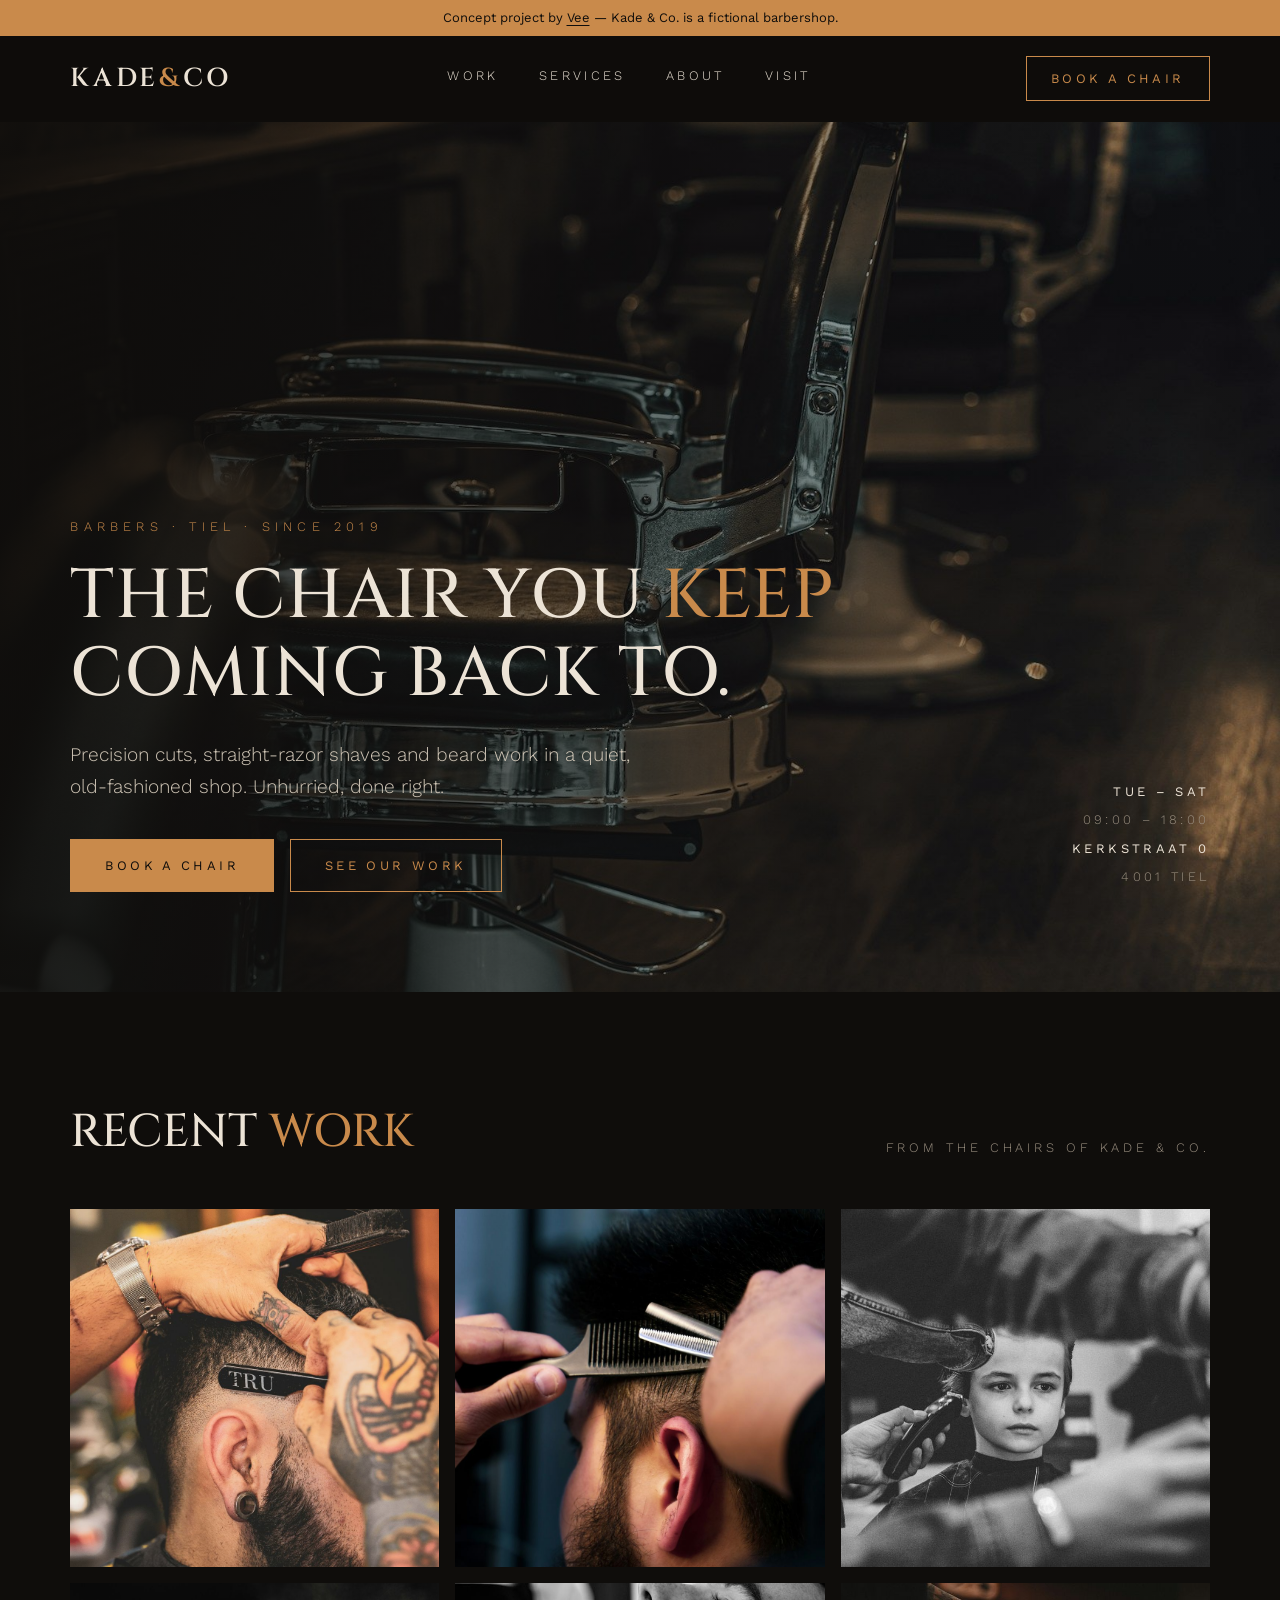
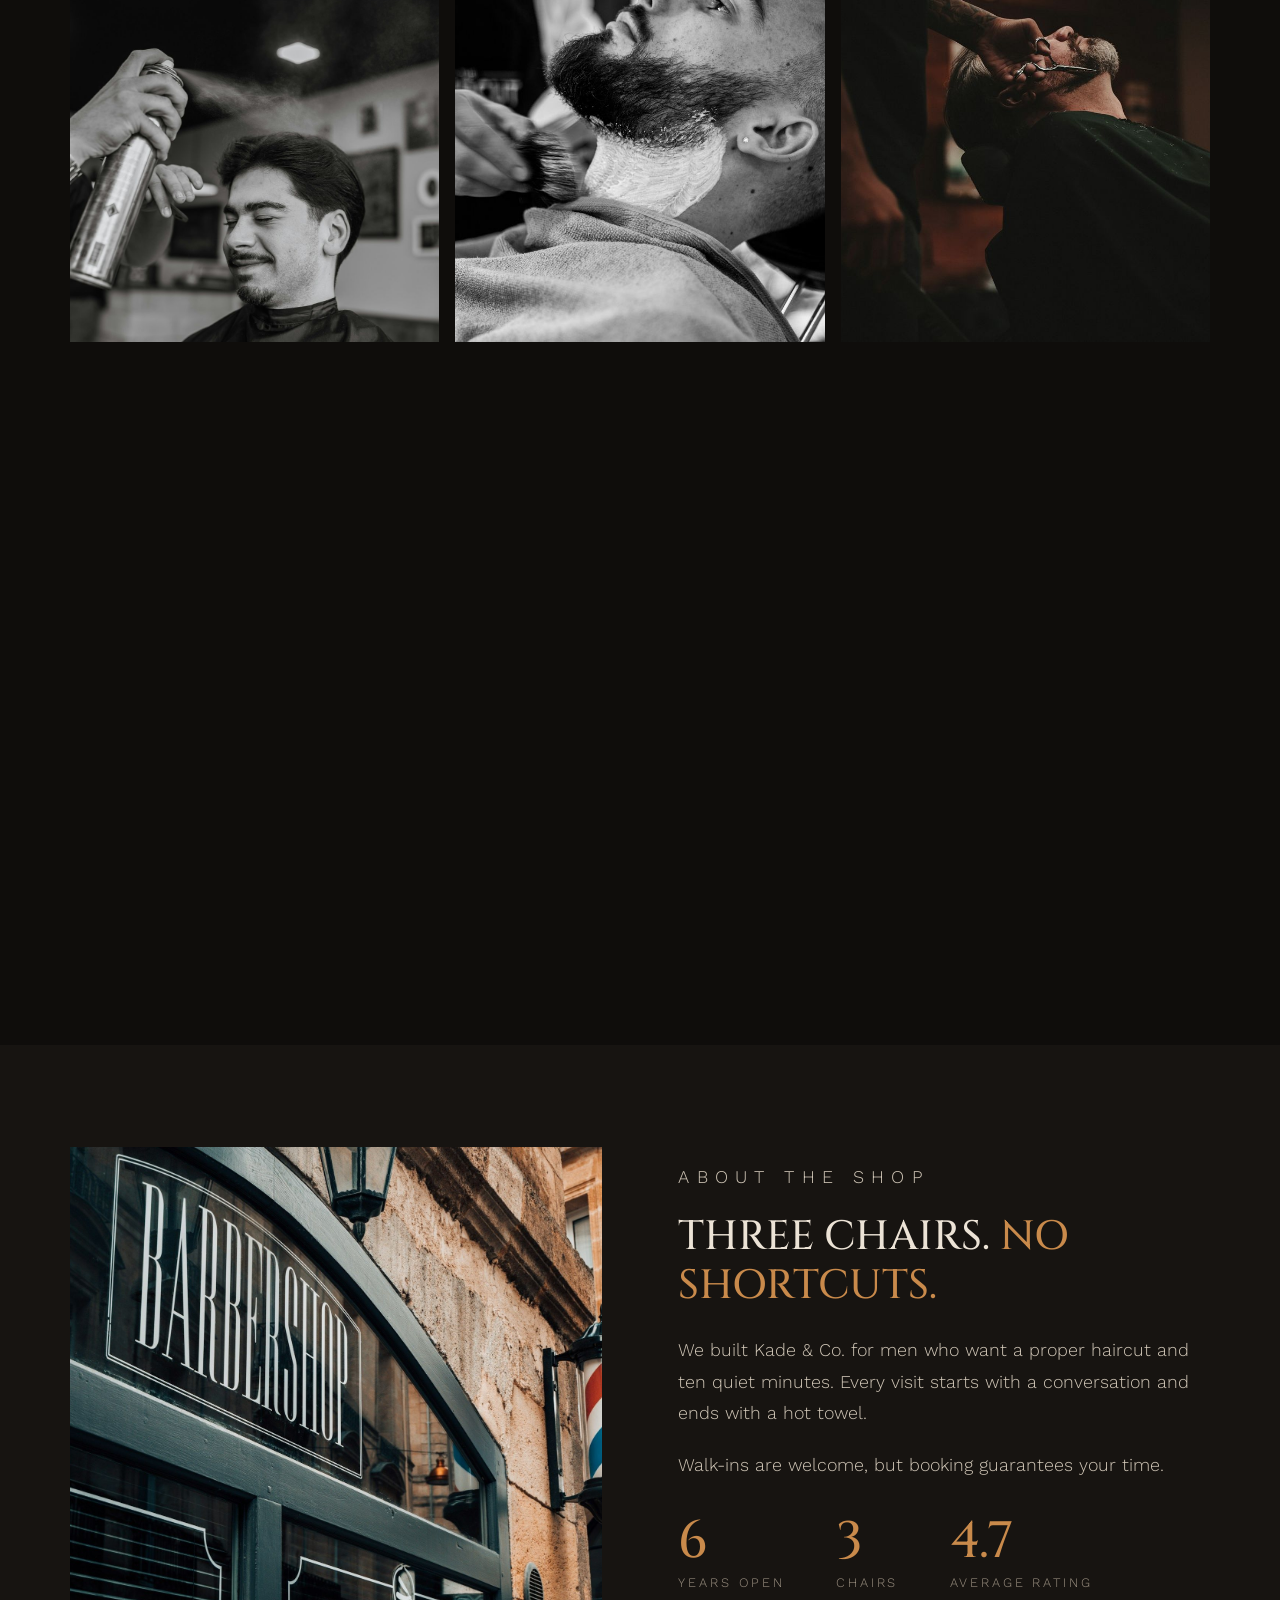
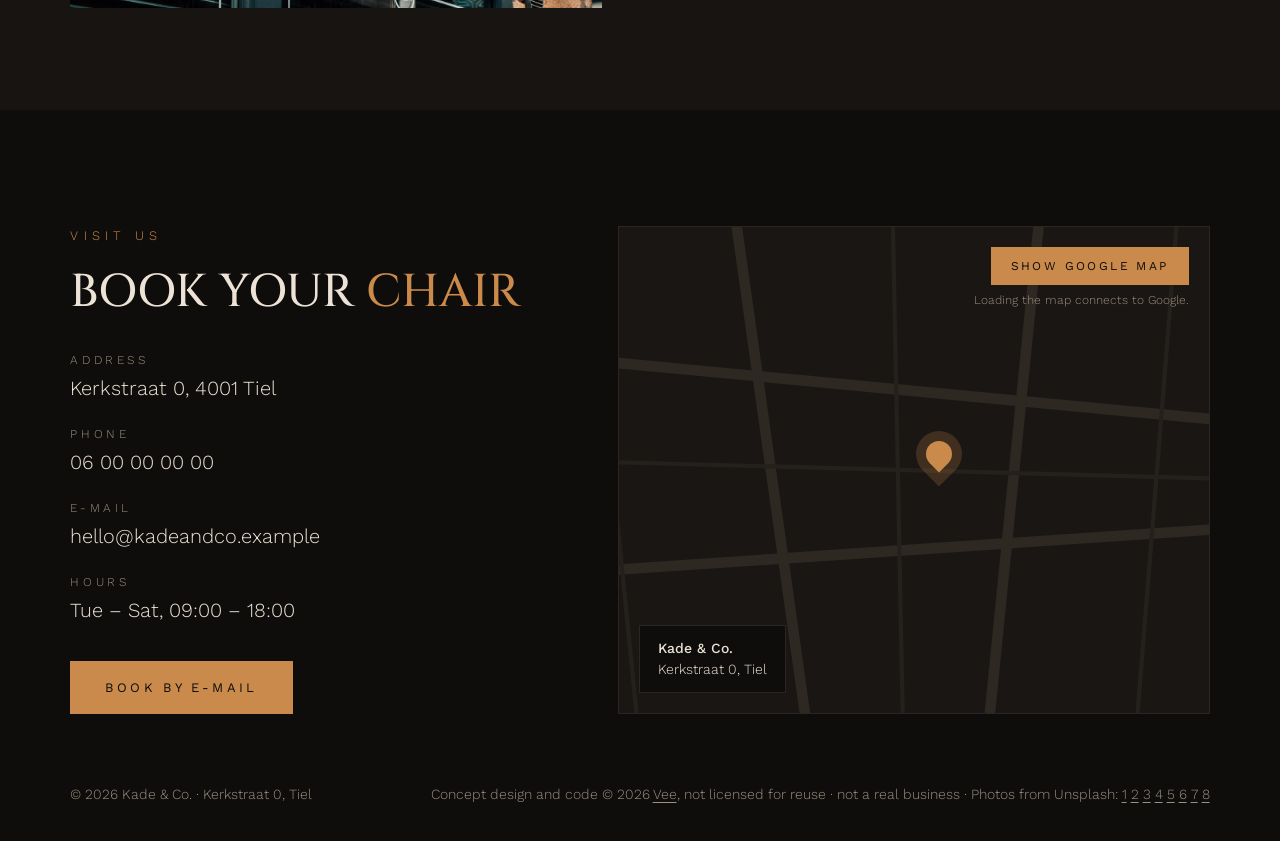
==== commit 54e52e0a: "Barbershop demo: copyright notice" ====
--- a/demo/kade-and-co/index.html
+++ b/demo/kade-and-co/index.html
@@ -10,7 +10,7 @@
 <link rel="icon" href="data:image/svg+xml,%3Csvg xmlns='http://www.w3.org/2000/svg' viewBox='0 0 32 32'%3E%3Crect width='32' height='32' fill='%230f0d0b'/%3E%3Ctext x='16' y='23' font-size='20' text-anchor='middle' fill='%23c98a4b' font-family='serif'%3EK%3C/text%3E%3C/svg%3E">
 <link rel="preload" href="img/chair.jpg" as="image">
 <link rel="stylesheet" href="fonts/fonts.css">
-<link rel="stylesheet" href="style.css?v=4">
+<link rel="stylesheet" href="style.css?v=5">
 </head>
 <body>
 
@@ -100,7 +100,7 @@
 
 <footer class="foot">
   <span>© <span id="yr">2026</span> Kade &amp; Co. · Kerkstraat 0, Tiel</span>
-  <span>Concept by <a href="https://veecodes.com">Vee</a> — not a real business · Photos from Unsplash: <a href="https://unsplash.com/photos/IvQeAVeJULw" target="_blank" rel="noopener">1</a> <a href="https://unsplash.com/photos/dU6eE_j2My8" target="_blank" rel="noopener">2</a> <a href="https://unsplash.com/photos/gzobGDzh4ww" target="_blank" rel="noopener">3</a> <a href="https://unsplash.com/photos/Twd3yaqA2NM" target="_blank" rel="noopener">4</a> <a href="https://unsplash.com/photos/1Pmp9uxK8X8" target="_blank" rel="noopener">5</a> <a href="https://unsplash.com/photos/DrG4V5skbMY" target="_blank" rel="noopener">6</a> <a href="https://unsplash.com/photos/vDkQO0VVsIA" target="_blank" rel="noopener">7</a> <a href="https://unsplash.com/photos/AsbNT-UGK94" target="_blank" rel="noopener">8</a></span>
+  <span>Concept design and code © 2026 <a href="https://veecodes.com">Vee</a>, not licensed for reuse · not a real business · Photos from Unsplash: <a href="https://unsplash.com/photos/IvQeAVeJULw" target="_blank" rel="noopener">1</a> <a href="https://unsplash.com/photos/dU6eE_j2My8" target="_blank" rel="noopener">2</a> <a href="https://unsplash.com/photos/gzobGDzh4ww" target="_blank" rel="noopener">3</a> <a href="https://unsplash.com/photos/Twd3yaqA2NM" target="_blank" rel="noopener">4</a> <a href="https://unsplash.com/photos/1Pmp9uxK8X8" target="_blank" rel="noopener">5</a> <a href="https://unsplash.com/photos/DrG4V5skbMY" target="_blank" rel="noopener">6</a> <a href="https://unsplash.com/photos/vDkQO0VVsIA" target="_blank" rel="noopener">7</a> <a href="https://unsplash.com/photos/AsbNT-UGK94" target="_blank" rel="noopener">8</a></span>
 </footer>
 
 
